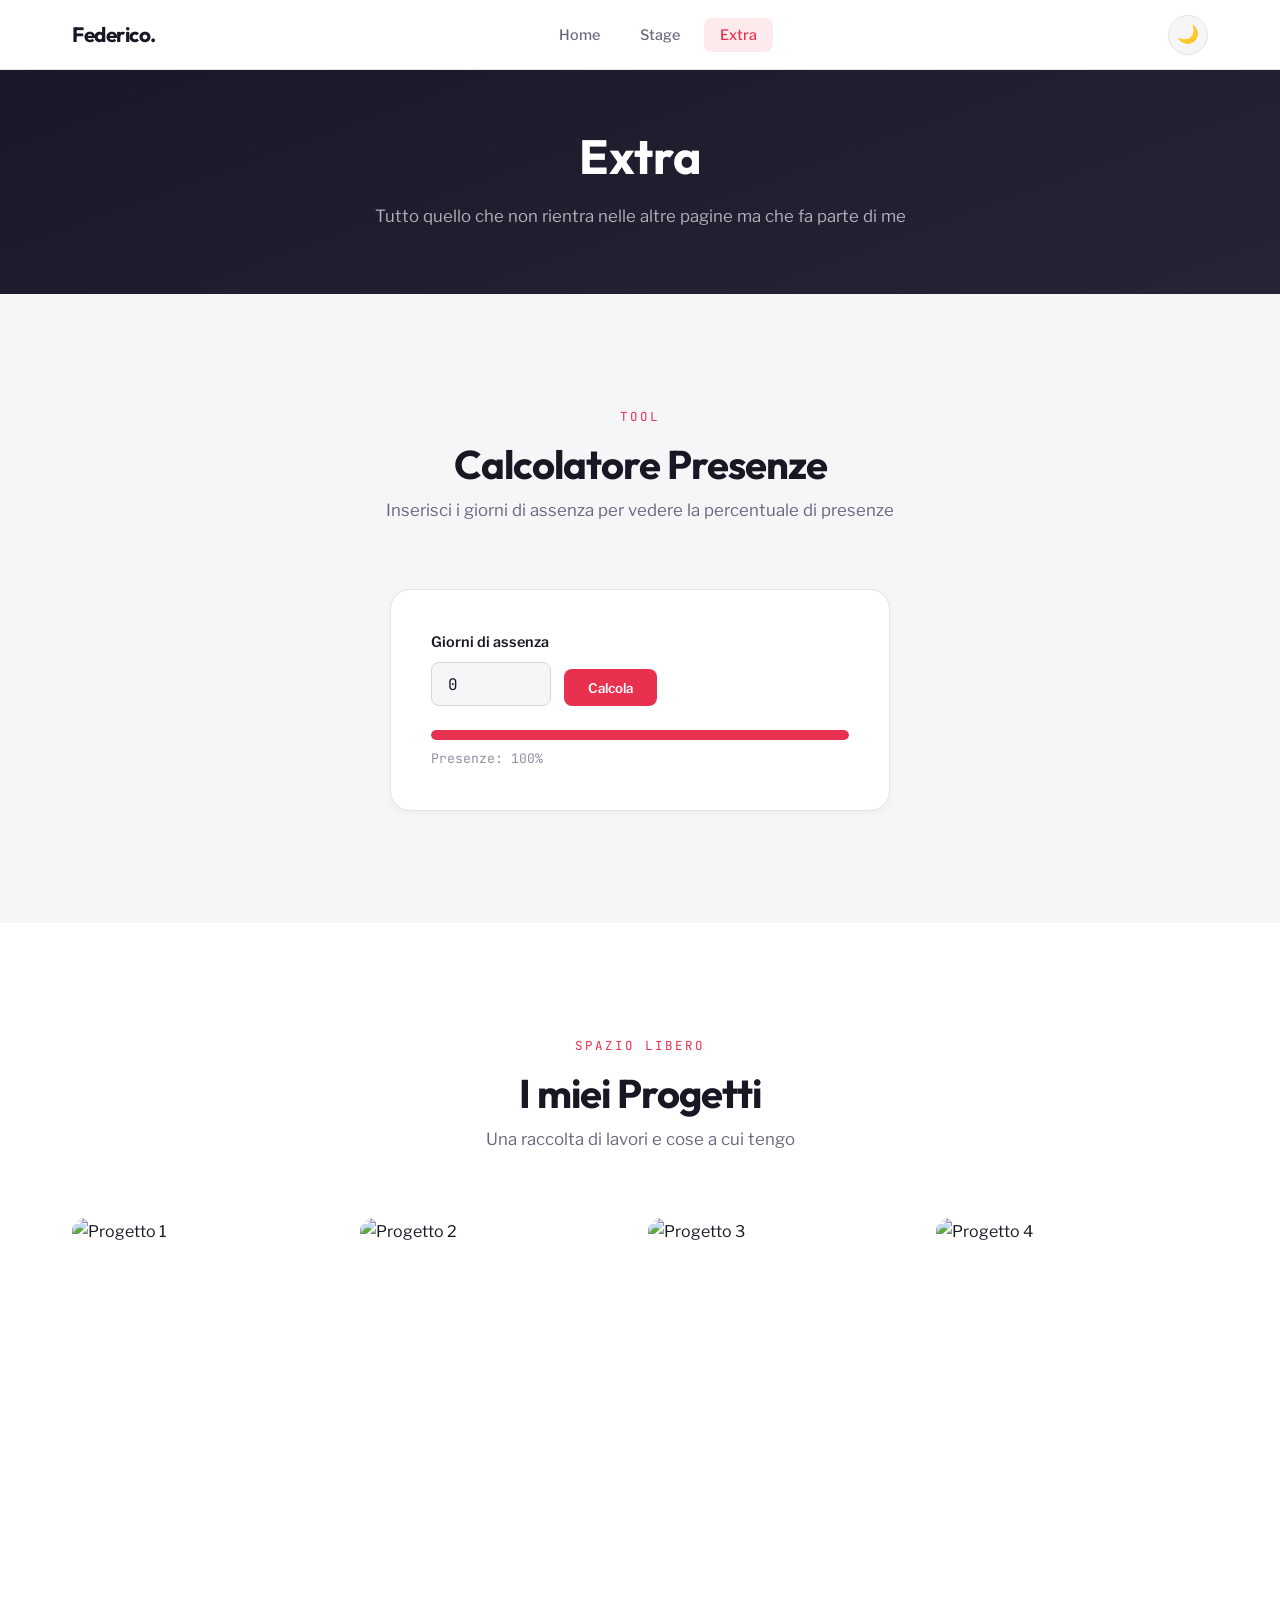
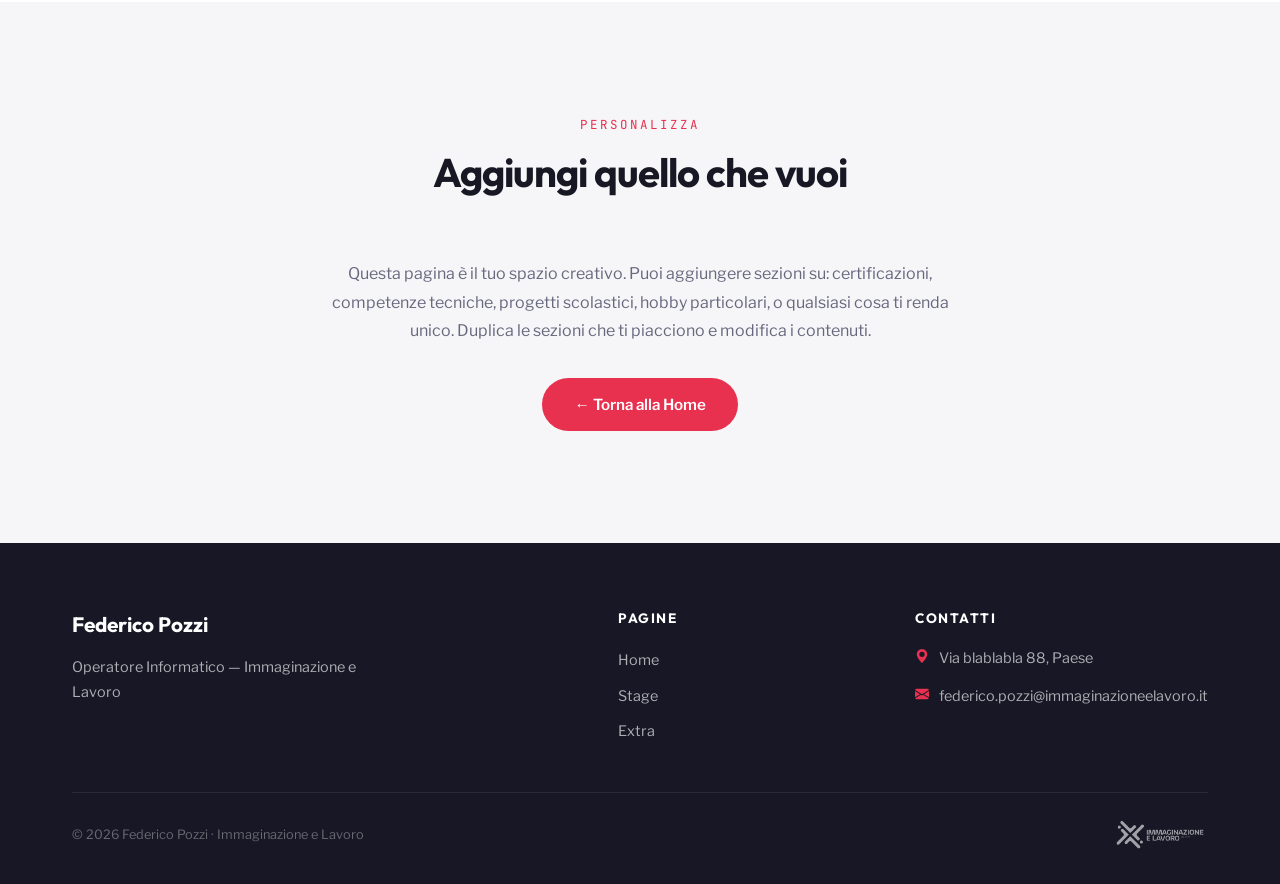
==== extra.html @ fd132253 "Initial commit" ====
<!DOCTYPE html>
<html lang="it" data-theme="default">
<head>
    <meta charset="UTF-8">
    <meta name="viewport" content="width=device-width, initial-scale=1.0">
    <title>Federico Pozzi — Extra</title>

    <link rel="preconnect" href="https://fonts.googleapis.com">
    <link rel="preconnect" href="https://fonts.gstatic.com" crossorigin>
    <link href="https://fonts.googleapis.com/css2?family=Outfit:wght@400;500;600;700&family=Libre+Franklin:wght@400;500;600;700&family=JetBrains+Mono:wght@400;500&display=swap" rel="stylesheet">

    <link rel="stylesheet" href="./style.css">
</head>
<body>

    <!-- ====== NAVBAR ====== -->
    <nav class="site-nav">
        <div class="nav-inner">
            <a href="./index.html" class="nav-brand">Federico.</a>
            <button class="nav-burger" id="navBurger" aria-label="Apri menu">
                <span></span><span></span><span></span>
            </button>
            <ul class="nav-links" id="navLinks">
                <li><a href="./index.html">Home</a></li>
                <li><a href="./stage.html">Stage</a></li>
                <li><a href="#" class="active">Extra</a></li>
            </ul>
            <button class="theme-toggle" id="themeToggle" aria-label="Cambia tema">🌙</button>
        </div>
    </nav>

    <!-- ====== PAGE HERO ====== -->
    <section class="page-hero">
        <div class="hero-pattern"></div>
        <div class="section-container">
            <h1 class="reveal">Extra</h1>
            <p class="hero-sub reveal reveal-delay-1">
                Tutto quello che non rientra nelle altre pagine ma che fa parte di me
            </p>
        </div>
    </section>

    <!-- ====== CALCOLATORE PRESENZE ====== -->
    <section class="section">
        <div class="section-container">
            <div class="section-header center reveal">
                <span class="section-label">Tool</span>
                <h2 class="section-title">Calcolatore Presenze</h2>
                <p class="section-desc">Inserisci i giorni di assenza per vedere la percentuale di presenze</p>
            </div>

            <div class="presenze-card reveal">
                <label for="progresso">Giorni di assenza</label>
                <div class="presenze-input">
                    <input type="number" id="progresso" min="0" value="0" placeholder="0">
                    <button class="btn-calcola" onclick="calcolaPresenze()">Calcola</button>
                </div>
                <div class="progress-wrap">
                    <div class="progress-bar-bg">
                        <div class="progress-bar-fill" id="barraFill"></div>
                    </div>
                    <p class="progress-label" id="percentualeText">Presenze: 100%</p>
                </div>
            </div>
        </div>
    </section>

    <!-- ====== GALLERY / CONTENUTO LIBERO ====== -->
    <!--
        Questa sezione è uno spazio libero. Puoi usarla per:
        - Una gallery di foto dei tuoi progetti
        - Certificazioni ottenute (ECDL, ecc.)
        - Link ai tuoi profili (GitHub, LinkedIn)
        - Qualsiasi cosa ti rappresenti
        
        Di seguito c'è un esempio di gallery. 
        Sostituisci le immagini con le tue.
    -->
    <section class="section section-alt">
        <div class="section-container">
            <div class="section-header center reveal">
                <span class="section-label">Spazio libero</span>
                <h2 class="section-title">I miei Progetti</h2>
                <p class="section-desc">Una raccolta di lavori e cose a cui tengo</p>
            </div>

            <!-- MODIFICA: sostituisci le immagini e i testi -->
            <div class="gallery-grid">
                <div class="gallery-item reveal reveal-delay-1">
                    <img src="https://placehold.co/400x400/1a1a2e/e94560?text=Progetto+1" alt="Progetto 1">
                    <div class="gallery-item-overlay">
                        <span>Progetto 1</span>
                    </div>
                </div>
                <div class="gallery-item reveal reveal-delay-2">
                    <img src="https://placehold.co/400x400/16213e/e94560?text=Progetto+2" alt="Progetto 2">
                    <div class="gallery-item-overlay">
                        <span>Progetto 2</span>
                    </div>
                </div>
                <div class="gallery-item reveal reveal-delay-3">
                    <img src="https://placehold.co/400x400/0f3460/e94560?text=Progetto+3" alt="Progetto 3">
                    <div class="gallery-item-overlay">
                        <span>Progetto 3</span>
                    </div>
                </div>
                <div class="gallery-item reveal reveal-delay-4">
                    <img src="https://placehold.co/400x400/533483/e94560?text=Progetto+4" alt="Progetto 4">
                    <div class="gallery-item-overlay">
                        <span>Progetto 4</span>
                    </div>
                </div>
            </div>
        </div>
    </section>

    <!-- ====== SEZIONE TESTO LIBERO ====== -->
    <section class="section">
        <div class="section-container" style="max-width: 700px;">
            <div class="section-header center reveal">
                <span class="section-label">Personalizza</span>
                <h2 class="section-title">Aggiungi quello che vuoi</h2>
            </div>
            <div class="reveal" style="text-align: center;">
                <p style="color: var(--text-secondary); line-height: 1.8; margin-bottom: 2rem;">
                    Questa pagina è il tuo spazio creativo. Puoi aggiungere sezioni su: 
                    certificazioni, competenze tecniche, progetti scolastici, hobby particolari, 
                    o qualsiasi cosa ti renda unico. Duplica le sezioni che ti piacciono 
                    e modifica i contenuti.
                </p>
                <a href="../index.html" class="btn-primary-custom">← Torna alla Home</a>
            </div>
        </div>
    </section>

    <!-- ====== FOOTER ====== -->
    <footer class="site-footer">
        <div class="section-container">
            <div class="footer-grid">
                <div>
                    <p class="footer-brand">Federico Pozzi</p>
                    <p class="footer-desc">Operatore Informatico — Immaginazione e Lavoro</p>
                </div>
                <div>
                    <p class="footer-heading">Pagine</p>
                    <ul class="footer-links">
                        <li><a href="../index.html">Home</a></li>
                        <li><a href="./stage.html">Stage</a></li>
                        <li><a href="#">Extra</a></li>
                    </ul>
                </div>
                <div>
                    <p class="footer-heading">Contatti</p>
                    <div class="footer-contact-item">
                        <svg xmlns="http://www.w3.org/2000/svg" width="14" height="14" fill="currentColor" viewBox="0 0 16 16"><path d="M8 16s6-5.686 6-10A6 6 0 0 0 2 6c0 4.314 6 10 6 10m0-7a3 3 0 1 1 0-6 3 3 0 0 1 0 6"/></svg>
                        <span>Via blablabla 88, Paese</span>
                    </div>
                    <div class="footer-contact-item">
                        <svg xmlns="http://www.w3.org/2000/svg" width="14" height="14" fill="currentColor" viewBox="0 0 16 16"><path d="M.05 3.555A2 2 0 0 1 2 2h12a2 2 0 0 1 1.95 1.555L8 8.414zM0 4.697v7.104l5.803-3.558zM6.761 8.83l-6.57 4.027A2 2 0 0 0 2 14h12a2 2 0 0 0 1.808-1.144l-6.57-4.027L8 9.586zm3.436-.586L16 11.801V4.697z"/></svg>
                        <span>federico.pozzi@immaginazioneelavoro.it</span>
                    </div>
                </div>
            </div>
            <div class="footer-bottom">
                <span class="footer-copy">© 2026 Federico Pozzi · Immaginazione e Lavoro</span>
                <img src="../img/logo.webp" class="footer-logo" alt="Logo scuola">
            </div>
        </div>
    </footer>

    <script src="./script.js"></script>
</body>
</html>
---- style.css ----
/* ============================================================
   TEMPLATE SITO PERSONALE - QUARTA INFORMATICA
   ============================================================
   
   COME PERSONALIZZARE:
   
   1. SCEGLI UN TEMA
      Cambia data-theme="default" nel tag <html> di ogni pagina.
      Temi disponibili: default, ocean, sunset, forest, lavender, mono
   
   2. DARK MODE
      Il bottone in navbar attiva/disattiva la dark mode.
      Funziona automaticamente con tutti i temi.
   
   3. COLORI CUSTOM
      Se vuoi un colore tutto tuo, modifica le variabili in
      [data-theme="default"] qui sotto.
   
   4. FONT
      Cambia il link Google Fonts nell'HTML e aggiorna
      --font-display e --font-body qui sotto.
   
   5. ANIMAZIONI
      Ogni elemento con classe .reveal si anima allo scroll.
      Aggiungi .reveal-delay-1, .reveal-delay-2, ecc. per ritardi.
   
   ============================================================ */

/* === TEMI PRECONFIGURATI === */
/* Cambia data-theme="" nel tag <html> per switchare tema */

[data-theme="default"] {
    --hue: 240;
    --accent-h: 350;
    --accent-s: 80%;
    --accent-l: 55%;
}

[data-theme="ocean"] {
    --hue: 200;
    --accent-h: 175;
    --accent-s: 70%;
    --accent-l: 45%;
}

[data-theme="sunset"] {
    --hue: 25;
    --accent-h: 15;
    --accent-s: 85%;
    --accent-l: 55%;
}

[data-theme="forest"] {
    --hue: 150;
    --accent-h: 145;
    --accent-s: 55%;
    --accent-l: 40%;
}

[data-theme="lavender"] {
    --hue: 270;
    --accent-h: 280;
    --accent-s: 60%;
    --accent-l: 55%;
}

[data-theme="mono"] {
    --hue: 0;
    --accent-h: 0;
    --accent-s: 0%;
    --accent-l: 25%;
}

/* === SISTEMA COLORI (generato da variabili) === */
:root {
    /* Font */
    --font-display: 'Outfit', sans-serif;
    --font-body: 'Libre Franklin', sans-serif;
    --font-mono: 'JetBrains Mono', monospace;
    
    /* Sizing */
    --radius-sm: 8px;
    --radius-md: 14px;
    --radius-lg: 20px;
    --radius-full: 100px;
    
    /* Transitions */
    --ease-out: cubic-bezier(0.16, 1, 0.3, 1);
    --ease-spring: cubic-bezier(0.34, 1.56, 0.64, 1);
    --duration-fast: 0.2s;
    --duration-normal: 0.4s;
    --duration-slow: 0.7s;
    
    /* Navbar height */
    --nav-height: 70px;
}

/* Light mode (default) */
html:not([data-dark]) {
    --bg-primary: hsl(var(--hue), 15%, 97%);
    --bg-secondary: #ffffff;
    --bg-elevated: #ffffff;
    --bg-hero: hsl(var(--hue), 25%, 12%);
    --bg-hero-2: hsl(var(--hue), 20%, 18%);
    
    --text-primary: hsl(var(--hue), 20%, 12%);
    --text-secondary: hsl(var(--hue), 10%, 45%);
    --text-tertiary: hsl(var(--hue), 8%, 60%);
    --text-on-dark: #ffffff;
    --text-on-dark-muted: rgba(255,255,255,0.65);
    
    --border-light: hsl(var(--hue), 10%, 90%);
    --border-medium: hsl(var(--hue), 10%, 85%);
    
    --shadow-sm: 0 2px 8px rgba(0,0,0,0.04);
    --shadow-md: 0 8px 30px rgba(0,0,0,0.06);
    --shadow-lg: 0 20px 60px rgba(0,0,0,0.08);
    --shadow-accent: 0 8px 30px hsla(var(--accent-h), var(--accent-s), var(--accent-l), 0.25);
}

/* Dark mode */
html[data-dark] {
    --bg-primary: hsl(var(--hue), 15%, 8%);
    --bg-secondary: hsl(var(--hue), 12%, 12%);
    --bg-elevated: hsl(var(--hue), 12%, 15%);
    --bg-hero: hsl(var(--hue), 20%, 5%);
    --bg-hero-2: hsl(var(--hue), 15%, 10%);
    
    --text-primary: hsl(var(--hue), 10%, 92%);
    --text-secondary: hsl(var(--hue), 8%, 60%);
    --text-tertiary: hsl(var(--hue), 6%, 45%);
    --text-on-dark: #ffffff;
    --text-on-dark-muted: rgba(255,255,255,0.55);
    
    --border-light: hsl(var(--hue), 10%, 18%);
    --border-medium: hsl(var(--hue), 10%, 22%);
    
    --shadow-sm: 0 2px 8px rgba(0,0,0,0.2);
    --shadow-md: 0 8px 30px rgba(0,0,0,0.3);
    --shadow-lg: 0 20px 60px rgba(0,0,0,0.4);
    --shadow-accent: 0 8px 30px hsla(var(--accent-h), var(--accent-s), var(--accent-l), 0.2);
}

/* Accent color (uguale in light e dark) */
html {
    --accent: hsl(var(--accent-h), var(--accent-s), var(--accent-l));
    --accent-hover: hsl(var(--accent-h), var(--accent-s), calc(var(--accent-l) - 8%));
    --accent-soft: hsla(var(--accent-h), var(--accent-s), var(--accent-l), 0.1);
    --accent-medium: hsla(var(--accent-h), var(--accent-s), var(--accent-l), 0.2);
}

/* === RESET & BASE === */
*, *::before, *::after {
    margin: 0;
    padding: 0;
    box-sizing: border-box;
}

html {
    scroll-behavior: smooth;
}

body {
    font-family: var(--font-body);
    color: var(--text-primary);
    background-color: var(--bg-primary);
    line-height: 1.7;
    transition: background-color var(--duration-normal) var(--ease-out),
                color var(--duration-normal) var(--ease-out);
    -webkit-font-smoothing: antialiased;
}

h1, h2, h3, h4, h5, h6 {
    font-family: var(--font-display);
    font-weight: 700;
    color: var(--text-primary);
    line-height: 1.2;
}

a {
    color: var(--accent);
    text-decoration: none;
    transition: color var(--duration-fast);
}

a:hover {
    color: var(--accent-hover);
}

img {
    max-width: 100%;
    display: block;
}

/* === NAVBAR === */
.site-nav {
    position: fixed;
    top: 0;
    left: 0;
    right: 0;
    height: var(--nav-height);
    background: var(--bg-secondary);
    border-bottom: 1px solid var(--border-light);
    z-index: 1000;
    display: flex;
    align-items: center;
    transition: background var(--duration-normal) var(--ease-out),
                border-color var(--duration-normal) var(--ease-out),
                box-shadow var(--duration-normal) var(--ease-out);
}

.site-nav.scrolled {
    box-shadow: var(--shadow-sm);
}

.nav-inner {
    width: 100%;
    max-width: 1200px;
    margin: 0 auto;
    padding: 0 2rem;
    display: flex;
    align-items: center;
    justify-content: space-between;
}

.nav-brand {
    font-family: var(--font-display);
    font-weight: 700;
    font-size: 1.3rem;
    color: var(--text-primary);
    text-decoration: none;
    letter-spacing: -0.5px;
}

.nav-links {
    display: flex;
    align-items: center;
    gap: 0.5rem;
    list-style: none;
}

.nav-links a {
    font-family: var(--font-body);
    font-weight: 500;
    font-size: 0.9rem;
    color: var(--text-secondary);
    padding: 0.5rem 1rem;
    border-radius: var(--radius-sm);
    text-decoration: none;
    transition: all var(--duration-fast);
}

.nav-links a:hover,
.nav-links a.active {
    color: var(--accent);
    background: var(--accent-soft);
}

/* Dark mode toggle */
.theme-toggle {
    width: 40px;
    height: 40px;
    border-radius: 50%;
    border: 1px solid var(--border-light);
    background: var(--bg-primary);
    cursor: pointer;
    display: flex;
    align-items: center;
    justify-content: center;
    font-size: 1.1rem;
    transition: all var(--duration-fast);
    margin-left: 0.5rem;
    color: var(--text-secondary);
}

.theme-toggle:hover {
    border-color: var(--accent);
    color: var(--accent);
    transform: rotate(20deg);
}

/* Mobile nav */
.nav-burger {
    display: none;
    flex-direction: column;
    gap: 5px;
    cursor: pointer;
    background: none;
    border: none;
    padding: 5px;
}

.nav-burger span {
    width: 22px;
    height: 2px;
    background: var(--text-primary);
    border-radius: 2px;
    transition: all var(--duration-fast);
}

/* === HERO === */
.hero {
    min-height: 100vh;
    display: flex;
    align-items: center;
    justify-content: center;
    text-align: center;
    background: linear-gradient(160deg, var(--bg-hero) 0%, var(--bg-hero-2) 100%);
    position: relative;
    overflow: hidden;
    padding-top: var(--nav-height);
}

/* Pattern decorativo sullo sfondo dell'hero */
.hero-pattern {
    position: absolute;
    inset: 0;
    opacity: 0.04;
    background-image: 
        radial-gradient(circle at 20% 50%, var(--accent) 1px, transparent 1px),
        radial-gradient(circle at 80% 20%, var(--accent) 1px, transparent 1px),
        radial-gradient(circle at 60% 80%, var(--accent) 1px, transparent 1px);
    background-size: 80px 80px, 60px 60px, 100px 100px;
}

/* Cerchi decorativi */
.hero-blob {
    position: absolute;
    border-radius: 50%;
    filter: blur(80px);
    opacity: 0.15;
}

.hero-blob-1 {
    width: 500px;
    height: 500px;
    background: var(--accent);
    top: -15%;
    right: -10%;
}

.hero-blob-2 {
    width: 350px;
    height: 350px;
    background: hsl(var(--hue), 50%, 50%);
    bottom: -10%;
    left: -5%;
}

.hero-content {
    position: relative;
    z-index: 1;
    padding: 2rem;
}

.hero-label {
    display: inline-block;
    font-family: var(--font-mono);
    font-size: 0.8rem;
    letter-spacing: 2px;
    text-transform: uppercase;
    color: var(--accent);
    background: var(--accent-soft);
    padding: 0.4rem 1.2rem;
    border-radius: var(--radius-full);
    margin-bottom: 1.5rem;
}

.hero h1 {
    font-size: clamp(2.5rem, 6vw, 4.5rem);
    color: var(--text-on-dark);
    letter-spacing: -2px;
    margin-bottom: 0.8rem;
}

.hero .hero-sub {
    font-size: clamp(1rem, 2vw, 1.3rem);
    color: var(--text-on-dark-muted);
    font-weight: 400;
    max-width: 500px;
    margin: 0 auto;
}

.hero-cta {
    margin-top: 2.5rem;
    display: flex;
    gap: 1rem;
    justify-content: center;
    flex-wrap: wrap;
}

/* === BOTTONI === */
.btn-primary-custom {
    display: inline-flex;
    align-items: center;
    gap: 0.5rem;
    padding: 0.85rem 2rem;
    background: var(--accent);
    color: #fff;
    border: none;
    border-radius: var(--radius-full);
    font-family: var(--font-body);
    font-weight: 600;
    font-size: 0.95rem;
    cursor: pointer;
    text-decoration: none;
    transition: all var(--duration-fast) var(--ease-out);
}

.btn-primary-custom:hover {
    background: var(--accent-hover);
    color: #fff;
    transform: translateY(-2px);
    box-shadow: var(--shadow-accent);
}

.btn-outline-custom {
    display: inline-flex;
    align-items: center;
    gap: 0.5rem;
    padding: 0.85rem 2rem;
    background: transparent;
    color: var(--text-on-dark);
    border: 1px solid rgba(255,255,255,0.25);
    border-radius: var(--radius-full);
    font-family: var(--font-body);
    font-weight: 600;
    font-size: 0.95rem;
    cursor: pointer;
    text-decoration: none;
    transition: all var(--duration-fast) var(--ease-out);
}

.btn-outline-custom:hover {
    background: rgba(255,255,255,0.1);
    color: #fff;
    border-color: rgba(255,255,255,0.5);
}

/* Variante per sfondi chiari */
.btn-outline-light {
    color: var(--text-primary);
    border-color: var(--border-medium);
}

.btn-outline-light:hover {
    color: var(--accent);
    border-color: var(--accent);
    background: var(--accent-soft);
}

/* === SEZIONI === */
.section {
    padding: 7rem 0;
}

.section-alt {
    background: var(--bg-secondary);
}

.section-container {
    max-width: 1200px;
    margin: 0 auto;
    padding: 0 2rem;
}

.section-header {
    margin-bottom: 4rem;
}

.section-label {
    font-family: var(--font-mono);
    font-size: 0.78rem;
    text-transform: uppercase;
    letter-spacing: 3px;
    color: var(--accent);
    margin-bottom: 0.8rem;
    display: block;
}

.section-title {
    font-size: clamp(1.8rem, 3.5vw, 2.5rem);
    letter-spacing: -1px;
    margin-bottom: 0.5rem;
}

.section-desc {
    font-size: 1.05rem;
    color: var(--text-secondary);
    max-width: 550px;
}

/* Centrato */
.section-header.center {
    text-align: center;
}

.section-header.center .section-desc {
    margin: 0 auto;
}

/* === BIO === */
.bio-grid {
    display: grid;
    grid-template-columns: 1fr 1fr;
    gap: 5rem;
    align-items: center;
}

.bio-image {
    position: relative;
}

.bio-image-frame {
    width: 100%;
    aspect-ratio: 4/5;
    border-radius: var(--radius-lg);
    overflow: hidden;
    box-shadow: var(--shadow-lg);
    position: relative;
}

.bio-image-frame img {
    width: 100%;
    height: 100%;
    object-fit: cover;
}

/* Decorazione immagine - quadrato accent */
.bio-image::after {
    content: '';
    position: absolute;
    width: 100px;
    height: 100px;
    border: 3px solid var(--accent);
    border-radius: var(--radius-md);
    bottom: -20px;
    right: -20px;
    z-index: -1;
    opacity: 0.5;
}

.bio-text-area p {
    font-size: 1.05rem;
    color: var(--text-secondary);
    margin-bottom: 1.5rem;
    line-height: 1.8;
}

/* Info pills nella bio */
.bio-pills {
    display: flex;
    flex-wrap: wrap;
    gap: 0.6rem;
    margin-top: 1.5rem;
}

.bio-pill {
    display: inline-flex;
    align-items: center;
    gap: 0.4rem;
    padding: 0.4rem 1rem;
    background: var(--accent-soft);
    color: var(--accent);
    border-radius: var(--radius-full);
    font-size: 0.85rem;
    font-weight: 600;
}

/* === PASSIONI (Grid) === */
.passions-grid {
    display: grid;
    grid-template-columns: repeat(auto-fit, minmax(300px, 1fr));
    gap: 2rem;
}

.passion-card {
    background: var(--bg-elevated);
    border: 1px solid var(--border-light);
    border-radius: var(--radius-md);
    overflow: hidden;
    transition: transform var(--duration-normal) var(--ease-spring),
                box-shadow var(--duration-normal) var(--ease-out);
}

.passion-card:hover {
    transform: translateY(-8px);
    box-shadow: var(--shadow-md);
}

.passion-card-img {
    height: 220px;
    overflow: hidden;
}

.passion-card-img img {
    width: 100%;
    height: 100%;
    object-fit: cover;
    transition: transform var(--duration-slow) var(--ease-out);
}

.passion-card:hover .passion-card-img img {
    transform: scale(1.05);
}

.passion-card-body {
    padding: 1.5rem;
}

.passion-card-tag {
    font-family: var(--font-mono);
    font-size: 0.72rem;
    text-transform: uppercase;
    letter-spacing: 1.5px;
    color: var(--accent);
    margin-bottom: 0.6rem;
    display: block;
}

.passion-card-body h3 {
    font-size: 1.2rem;
    margin-bottom: 0.5rem;
}

.passion-card-body p {
    font-size: 0.92rem;
    color: var(--text-secondary);
}

/* === CV === */
.cv-paper {
    background: var(--bg-elevated);
    border: 1px solid var(--border-light);
    border-radius: var(--radius-lg);
    padding: clamp(2rem, 4vw, 3.5rem);
    max-width: 850px;
    margin: 0 auto;
    box-shadow: var(--shadow-md);
    transition: background var(--duration-normal), border-color var(--duration-normal);
}

.cv-header {
    display: flex;
    justify-content: space-between;
    align-items: flex-start;
    flex-wrap: wrap;
    gap: 1rem;
    margin-bottom: 2rem;
    padding-bottom: 2rem;
    border-bottom: 2px solid var(--border-light);
}

.cv-name {
    font-size: 2rem;
    letter-spacing: -1px;
}

.cv-role {
    color: var(--accent);
    font-weight: 500;
    font-size: 1.1rem;
}

.cv-contact-mini {
    display: flex;
    flex-direction: column;
    gap: 0.3rem;
    font-size: 0.85rem;
    color: var(--text-secondary);
    text-align: right;
}

.cv-section-title {
    font-family: var(--font-mono);
    font-size: 0.75rem;
    text-transform: uppercase;
    letter-spacing: 3px;
    color: var(--accent);
    margin-top: 2rem;
    margin-bottom: 1.2rem;
    display: flex;
    align-items: center;
    gap: 1rem;
}

.cv-section-title::after {
    content: '';
    flex: 1;
    height: 1px;
    background: var(--border-light);
}

.cv-entry {
    margin-bottom: 1.8rem;
    padding-left: 1rem;
    border-left: 2px solid var(--border-light);
    transition: border-color var(--duration-fast);
}

.cv-entry:hover {
    border-left-color: var(--accent);
}

.cv-entry-title {
    font-weight: 700;
    font-size: 1rem;
    color: var(--text-primary);
}

.cv-entry-place {
    color: var(--text-secondary);
    font-size: 0.95rem;
}

.cv-entry-date {
    font-family: var(--font-mono);
    font-size: 0.8rem;
    color: var(--accent);
    margin-top: 0.2rem;
    display: block;
}

.cv-entry-desc {
    color: var(--text-secondary);
    font-size: 0.92rem;
    margin-top: 0.3rem;
}

/* Lingue con barre */
.cv-lang {
    display: flex;
    align-items: center;
    justify-content: space-between;
    padding: 0.7rem 0;
    border-bottom: 1px solid var(--border-light);
}

.cv-lang:last-child {
    border-bottom: none;
}

.cv-lang-name {
    font-weight: 600;
    font-size: 0.95rem;
}

.cv-lang-level {
    display: flex;
    align-items: center;
    gap: 0.6rem;
}

.cv-lang-bar {
    width: 80px;
    height: 4px;
    background: var(--border-light);
    border-radius: 4px;
    overflow: hidden;
}

.cv-lang-bar-fill {
    height: 100%;
    background: var(--accent);
    border-radius: 4px;
    transition: width var(--duration-slow) var(--ease-out);
}

.cv-lang-label {
    font-size: 0.82rem;
    color: var(--text-tertiary);
    min-width: 80px;
    text-align: right;
}

/* === PAGINA STAGE === */
.page-hero {
    padding: 8rem 0 4rem;
    background: linear-gradient(160deg, var(--bg-hero) 0%, var(--bg-hero-2) 100%);
    text-align: center;
    position: relative;
    overflow: hidden;
}

.page-hero .hero-pattern {
    position: absolute;
    inset: 0;
    opacity: 0.03;
    background-image: 
        radial-gradient(circle at 20% 50%, var(--accent) 1px, transparent 1px);
    background-size: 60px 60px;
}

.page-hero h1 {
    font-size: clamp(2rem, 4vw, 3rem);
    color: var(--text-on-dark);
    position: relative;
}

.page-hero .hero-sub {
    color: var(--text-on-dark-muted);
    font-size: 1.05rem;
    max-width: 600px;
    margin: 1rem auto 0;
    position: relative;
}

/* Stage cards (alternativa all'accordion) */
.stage-card {
    background: var(--bg-elevated);
    border: 1px solid var(--border-light);
    border-radius: var(--radius-lg);
    overflow: hidden;
    margin-bottom: 2rem;
    transition: box-shadow var(--duration-normal);
}

.stage-card:hover {
    box-shadow: var(--shadow-md);
}

.stage-card-header {
    padding: 1.5rem 2rem;
    border-bottom: 1px solid var(--border-light);
    display: flex;
    align-items: center;
    justify-content: space-between;
    cursor: pointer;
    transition: background var(--duration-fast);
}

.stage-card-header:hover {
    background: var(--accent-soft);
}

.stage-card-header h3 {
    font-size: 1.2rem;
    margin: 0;
}

.stage-card-header .stage-date {
    font-family: var(--font-mono);
    font-size: 0.8rem;
    color: var(--accent);
}

.stage-card-toggle {
    width: 32px;
    height: 32px;
    border-radius: 50%;
    background: var(--accent-soft);
    display: flex;
    align-items: center;
    justify-content: center;
    transition: transform var(--duration-fast);
    color: var(--accent);
    font-size: 1.2rem;
}

.stage-card.open .stage-card-toggle {
    transform: rotate(45deg);
}

.stage-card-body {
    padding: 0 2rem;
    max-height: 0;
    overflow: hidden;
    transition: max-height var(--duration-slow) var(--ease-out),
                padding var(--duration-normal);
}

.stage-card.open .stage-card-body {
    padding: 2rem;
    max-height: 800px;
}

.stage-grid {
    display: grid;
    grid-template-columns: 2fr 3fr;
    gap: 2rem;
    align-items: start;
}

.stage-map-frame {
    border-radius: var(--radius-md);
    overflow: hidden;
    aspect-ratio: 4/3;
}

.stage-map-frame iframe {
    width: 100%;
    height: 100%;
    border: none;
}

.stage-relazione {
    font-size: 0.95rem;
    color: var(--text-secondary);
    line-height: 1.8;
}

.stage-relazione h4 {
    font-size: 1rem;
    margin-bottom: 0.5rem;
}

/* === EXTRA PAGE === */
.presenze-card {
    background: var(--bg-elevated);
    border: 1px solid var(--border-light);
    border-radius: var(--radius-lg);
    padding: 2.5rem;
    box-shadow: var(--shadow-sm);
    max-width: 500px;
    margin: 0 auto;
}

.presenze-card label {
    font-weight: 600;
    color: var(--text-primary);
    display: block;
    margin-bottom: 0.5rem;
    font-size: 0.9rem;
}

.presenze-input {
    display: flex;
    gap: 0.8rem;
    align-items: flex-end;
}

.presenze-card input[type="number"] {
    width: 120px;
    padding: 0.65rem 1rem;
    border: 1px solid var(--border-medium);
    border-radius: var(--radius-sm);
    font-family: var(--font-mono);
    font-size: 1rem;
    background: var(--bg-primary);
    color: var(--text-primary);
    transition: border-color var(--duration-fast);
}

.presenze-card input[type="number"]:focus {
    outline: none;
    border-color: var(--accent);
    box-shadow: 0 0 0 3px var(--accent-soft);
}

.btn-calcola {
    padding: 0.65rem 1.5rem;
    background: var(--accent);
    color: #fff;
    border: none;
    border-radius: var(--radius-sm);
    font-family: var(--font-body);
    font-weight: 600;
    cursor: pointer;
    transition: background var(--duration-fast);
}

.btn-calcola:hover {
    background: var(--accent-hover);
}

.progress-wrap {
    margin-top: 1.5rem;
}

.progress-bar-bg {
    height: 10px;
    background: var(--border-light);
    border-radius: var(--radius-full);
    overflow: hidden;
}

.progress-bar-fill {
    height: 100%;
    background: var(--accent);
    border-radius: var(--radius-full);
    transition: width var(--duration-slow) var(--ease-out);
    width: 100%;
}

.progress-label {
    font-family: var(--font-mono);
    font-size: 0.82rem;
    color: var(--text-tertiary);
    margin-top: 0.5rem;
}

/* Sezione gallery / contenuto libero */
.gallery-grid {
    display: grid;
    grid-template-columns: repeat(auto-fill, minmax(250px, 1fr));
    gap: 1rem;
}

.gallery-item {
    aspect-ratio: 1;
    border-radius: var(--radius-md);
    overflow: hidden;
    cursor: pointer;
    position: relative;
}

.gallery-item img {
    width: 100%;
    height: 100%;
    object-fit: cover;
    transition: transform var(--duration-slow) var(--ease-out);
}

.gallery-item:hover img {
    transform: scale(1.08);
}

.gallery-item-overlay {
    position: absolute;
    inset: 0;
    background: linear-gradient(transparent 50%, rgba(0,0,0,0.6));
    opacity: 0;
    transition: opacity var(--duration-fast);
    display: flex;
    align-items: flex-end;
    padding: 1rem;
}

.gallery-item:hover .gallery-item-overlay {
    opacity: 1;
}

.gallery-item-overlay span {
    color: #fff;
    font-weight: 600;
    font-size: 0.9rem;
}

/* === FOOTER === */
.site-footer {
    background: var(--bg-hero);
    color: var(--text-on-dark-muted);
    padding: 4rem 0 2rem;
}

.footer-grid {
    display: grid;
    grid-template-columns: 2fr 1fr 1fr;
    gap: 3rem;
    margin-bottom: 3rem;
}

.footer-brand {
    font-family: var(--font-display);
    font-size: 1.3rem;
    font-weight: 700;
    color: var(--text-on-dark);
    margin-bottom: 0.8rem;
}

.footer-desc {
    font-size: 0.9rem;
    line-height: 1.7;
    max-width: 300px;
}

.footer-heading {
    font-family: var(--font-display);
    font-size: 0.85rem;
    font-weight: 700;
    text-transform: uppercase;
    letter-spacing: 1.5px;
    color: var(--text-on-dark);
    margin-bottom: 1rem;
}

.footer-links {
    list-style: none;
    display: flex;
    flex-direction: column;
    gap: 0.5rem;
}

.footer-links a {
    color: var(--text-on-dark-muted);
    font-size: 0.9rem;
    transition: color var(--duration-fast);
}

.footer-links a:hover {
    color: var(--accent);
}

.footer-contact-item {
    display: flex;
    align-items: flex-start;
    gap: 0.6rem;
    margin-bottom: 0.8rem;
    font-size: 0.9rem;
}

.footer-contact-item svg {
    flex-shrink: 0;
    margin-top: 3px;
    color: var(--accent);
}

.footer-bottom {
    border-top: 1px solid rgba(255,255,255,0.08);
    padding-top: 1.5rem;
    display: flex;
    justify-content: space-between;
    align-items: center;
    flex-wrap: wrap;
    gap: 1rem;
}

.footer-copy {
    font-size: 0.8rem;
    color: rgba(255,255,255,0.35);
}

.footer-logo {
    height: 35px;
    opacity: 0.6;
}

/* === ANIMAZIONI SCROLL === */
.reveal {
    opacity: 0;
    transform: translateY(40px);
    transition: opacity var(--duration-slow) var(--ease-out),
                transform var(--duration-slow) var(--ease-out);
}

.reveal.visible {
    opacity: 1;
    transform: translateY(0);
}

.reveal-delay-1 { transition-delay: 0.1s; }
.reveal-delay-2 { transition-delay: 0.2s; }
.reveal-delay-3 { transition-delay: 0.3s; }
.reveal-delay-4 { transition-delay: 0.4s; }

/* Reveal da sinistra/destra */
.reveal-left {
    opacity: 0;
    transform: translateX(-40px);
    transition: opacity var(--duration-slow) var(--ease-out),
                transform var(--duration-slow) var(--ease-out);
}

.reveal-right {
    opacity: 0;
    transform: translateX(40px);
    transition: opacity var(--duration-slow) var(--ease-out),
                transform var(--duration-slow) var(--ease-out);
}

.reveal-left.visible,
.reveal-right.visible {
    opacity: 1;
    transform: translateX(0);
}

/* === RESPONSIVE === */
@media (max-width: 900px) {
    .bio-grid {
        grid-template-columns: 1fr;
        gap: 3rem;
    }
    
    .bio-image {
        max-width: 350px;
        margin: 0 auto;
    }

    .stage-grid {
        grid-template-columns: 1fr;
    }
    
    .footer-grid {
        grid-template-columns: 1fr;
        gap: 2rem;
    }
    
    .cv-header {
        flex-direction: column;
    }
    
    .cv-contact-mini {
        text-align: left;
    }
}

@media (max-width: 700px) {
    .nav-links {
        display: none;
        position: absolute;
        top: var(--nav-height);
        left: 0;
        right: 0;
        background: var(--bg-secondary);
        border-bottom: 1px solid var(--border-light);
        flex-direction: column;
        padding: 1rem 2rem;
    }
    
    .nav-links.open {
        display: flex;
    }
    
    .nav-burger {
        display: flex;
    }
    
    .theme-toggle {
        margin-left: auto;
        margin-right: 1rem;
    }
    
    .hero h1 {
        font-size: 2.2rem;
    }
    
    .passions-grid {
        grid-template-columns: 1fr;
    }
    
    .hero-cta {
        flex-direction: column;
        align-items: center;
    }
    
    .section {
        padding: 4rem 0;
    }
    
    .gallery-grid {
        grid-template-columns: repeat(2, 1fr);
    }
}
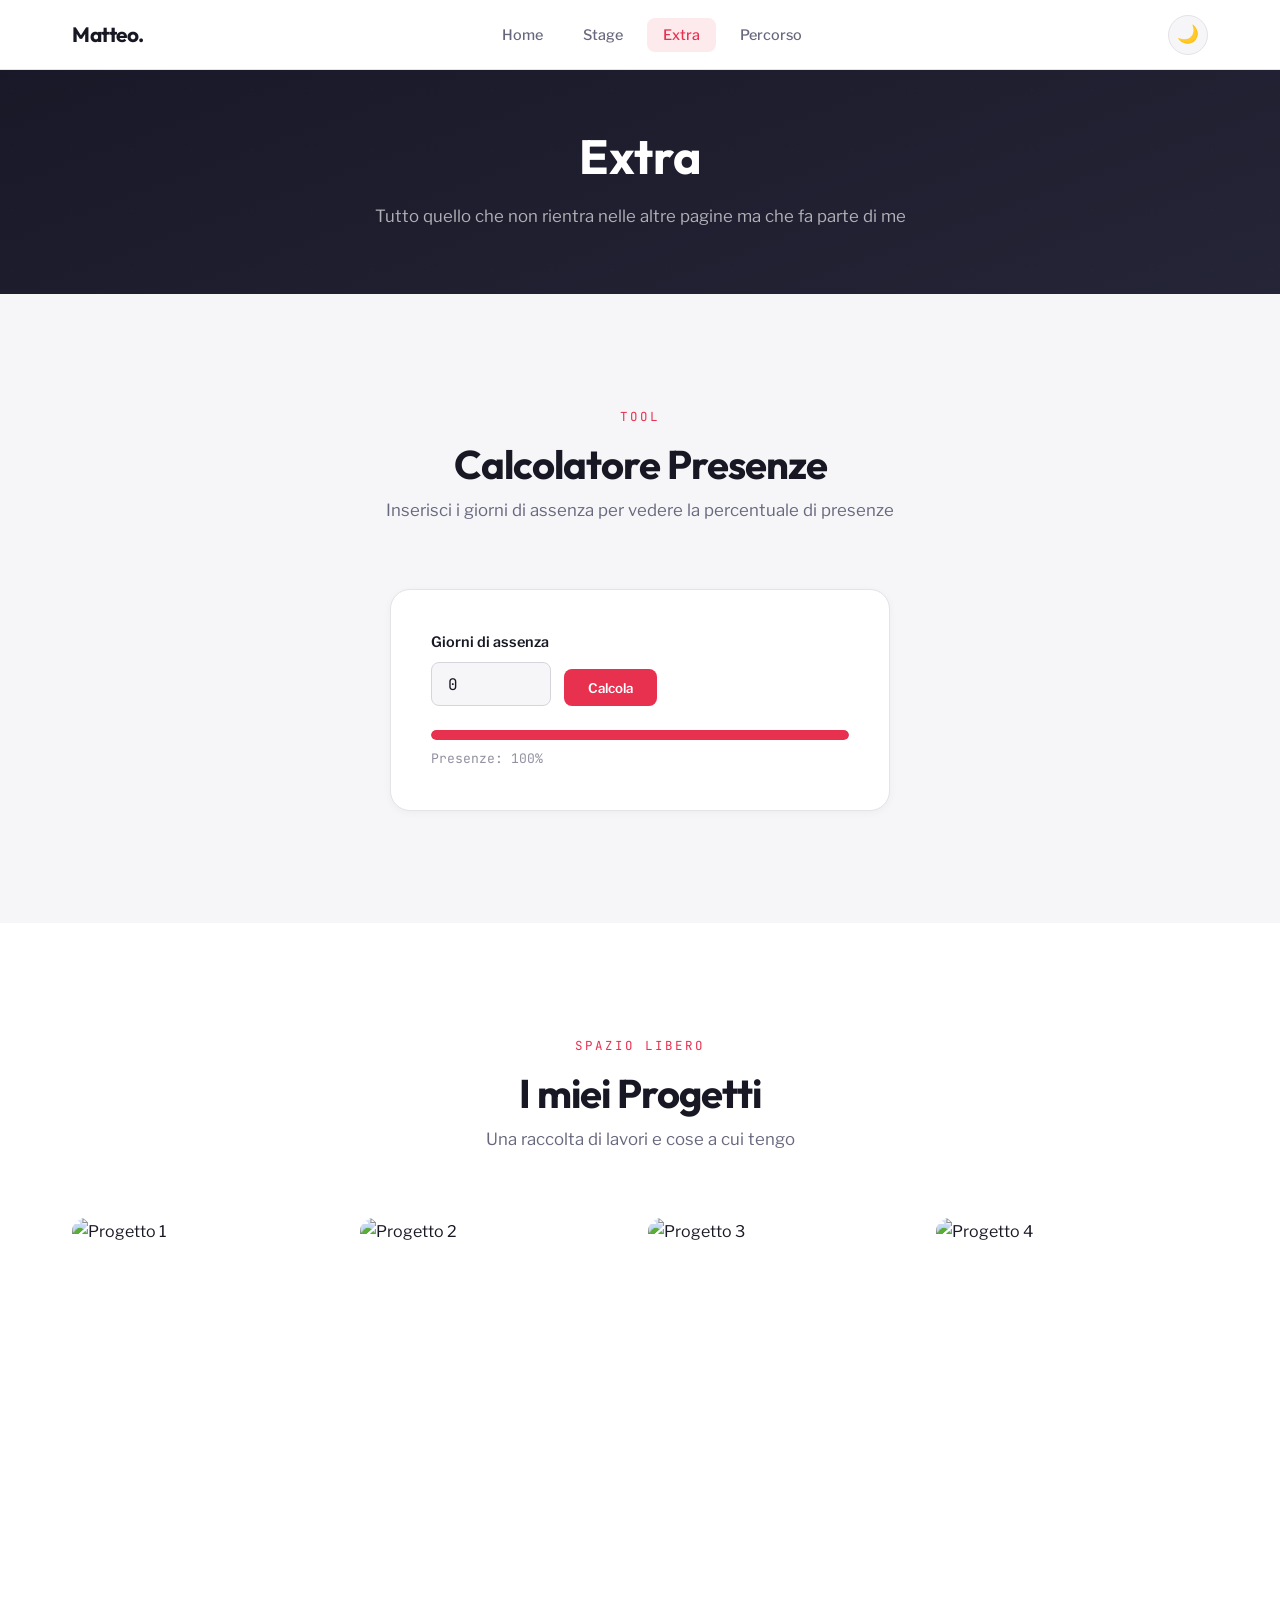
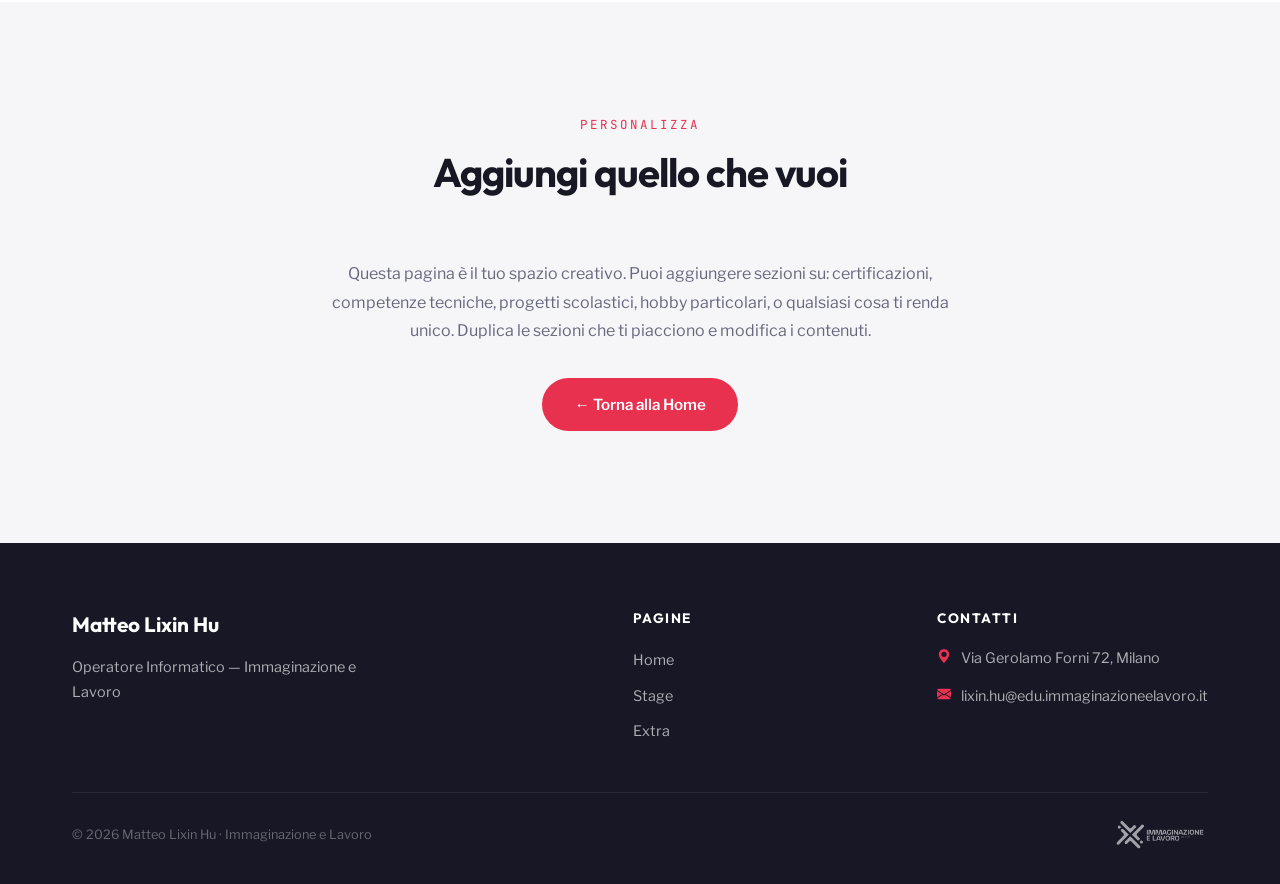
==== commit 89a142d1: "iceman" ====
--- a/extra.html
+++ b/extra.html
@@ -3,7 +3,7 @@
 <head>
     <meta charset="UTF-8">
     <meta name="viewport" content="width=device-width, initial-scale=1.0">
-    <title>Federico Pozzi — Extra</title>
+    <title>Matteo Lixin Hu — Extra</title>
 
     <link rel="preconnect" href="https://fonts.googleapis.com">
     <link rel="preconnect" href="https://fonts.gstatic.com" crossorigin>
@@ -16,7 +16,7 @@
     <!-- ====== NAVBAR ====== -->
     <nav class="site-nav">
         <div class="nav-inner">
-            <a href="./index.html" class="nav-brand">Federico.</a>
+            <a href="./index.html" class="nav-brand">Matteo.</a>
             <button class="nav-burger" id="navBurger" aria-label="Apri menu">
                 <span></span><span></span><span></span>
             </button>
@@ -24,6 +24,7 @@
                 <li><a href="./index.html">Home</a></li>
                 <li><a href="./stage.html">Stage</a></li>
                 <li><a href="#" class="active">Extra</a></li>
+                <li><a href="./percorso.html">Percorso</a></li>
             </ul>
             <button class="theme-toggle" id="themeToggle" aria-label="Cambia tema">🌙</button>
         </div>
@@ -138,7 +139,7 @@
         <div class="section-container">
             <div class="footer-grid">
                 <div>
-                    <p class="footer-brand">Federico Pozzi</p>
+                    <p class="footer-brand">Matteo Lixin Hu</p>
                     <p class="footer-desc">Operatore Informatico — Immaginazione e Lavoro</p>
                 </div>
                 <div>
@@ -153,17 +154,17 @@
                     <p class="footer-heading">Contatti</p>
                     <div class="footer-contact-item">
                         <svg xmlns="http://www.w3.org/2000/svg" width="14" height="14" fill="currentColor" viewBox="0 0 16 16"><path d="M8 16s6-5.686 6-10A6 6 0 0 0 2 6c0 4.314 6 10 6 10m0-7a3 3 0 1 1 0-6 3 3 0 0 1 0 6"/></svg>
-                        <span>Via blablabla 88, Paese</span>
+                        <span>Via Gerolamo Forni 72, Milano</span>
                     </div>
                     <div class="footer-contact-item">
                         <svg xmlns="http://www.w3.org/2000/svg" width="14" height="14" fill="currentColor" viewBox="0 0 16 16"><path d="M.05 3.555A2 2 0 0 1 2 2h12a2 2 0 0 1 1.95 1.555L8 8.414zM0 4.697v7.104l5.803-3.558zM6.761 8.83l-6.57 4.027A2 2 0 0 0 2 14h12a2 2 0 0 0 1.808-1.144l-6.57-4.027L8 9.586zm3.436-.586L16 11.801V4.697z"/></svg>
-                        <span>federico.pozzi@immaginazioneelavoro.it</span>
+                        <span>lixin.hu@edu.immaginazioneelavoro.it</span>
                     </div>
                 </div>
             </div>
             <div class="footer-bottom">
-                <span class="footer-copy">© 2026 Federico Pozzi · Immaginazione e Lavoro</span>
-                <img src="../img/logo.webp" class="footer-logo" alt="Logo scuola">
+                <span class="footer-copy">© 2026 Matteo Lixin Hu · Immaginazione e Lavoro</span>
+                <img src="./img/logo.webp" class="footer-logo" alt="Logo scuola">
             </div>
         </div>
     </footer>
--- a/style.css
+++ b/style.css
@@ -897,6 +897,7 @@
     font-size: 0.95rem;
     color: var(--text-secondary);
     line-height: 1.8;
+
 }
 
 .stage-relazione h4 {
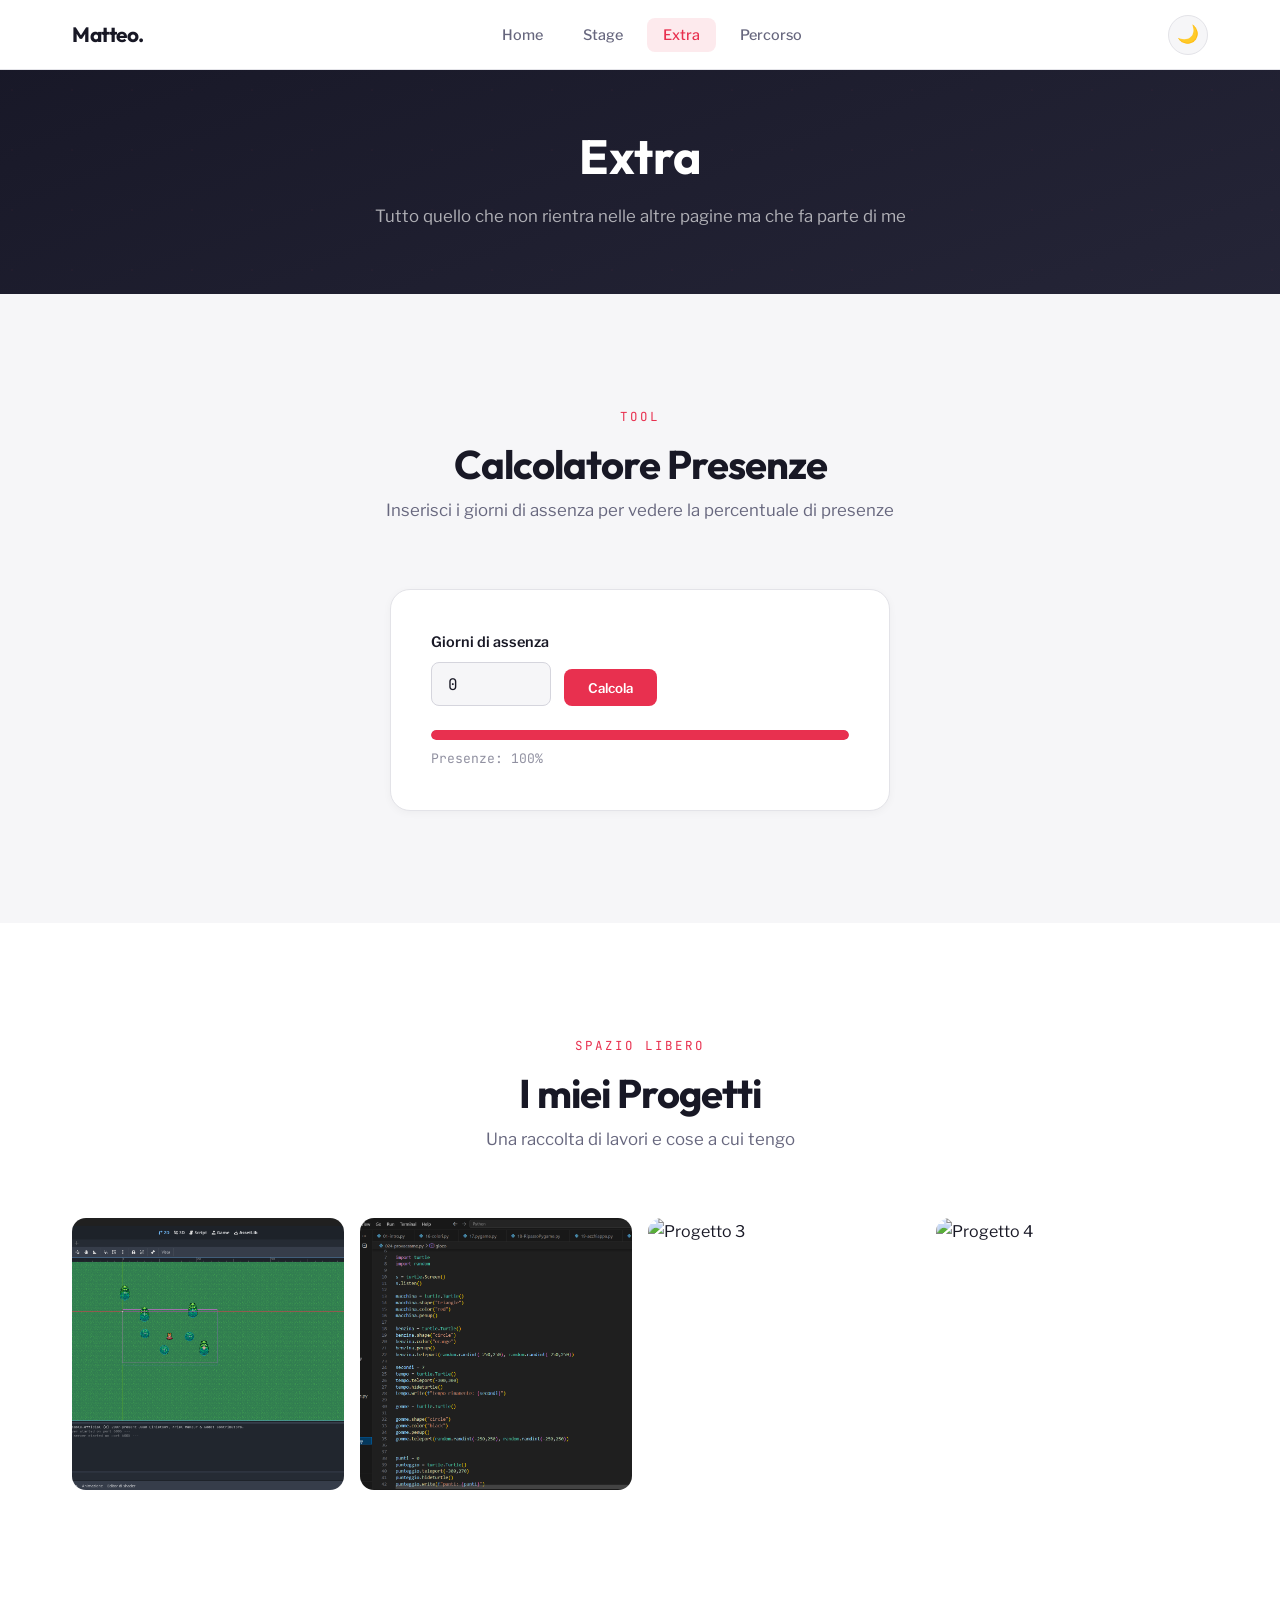
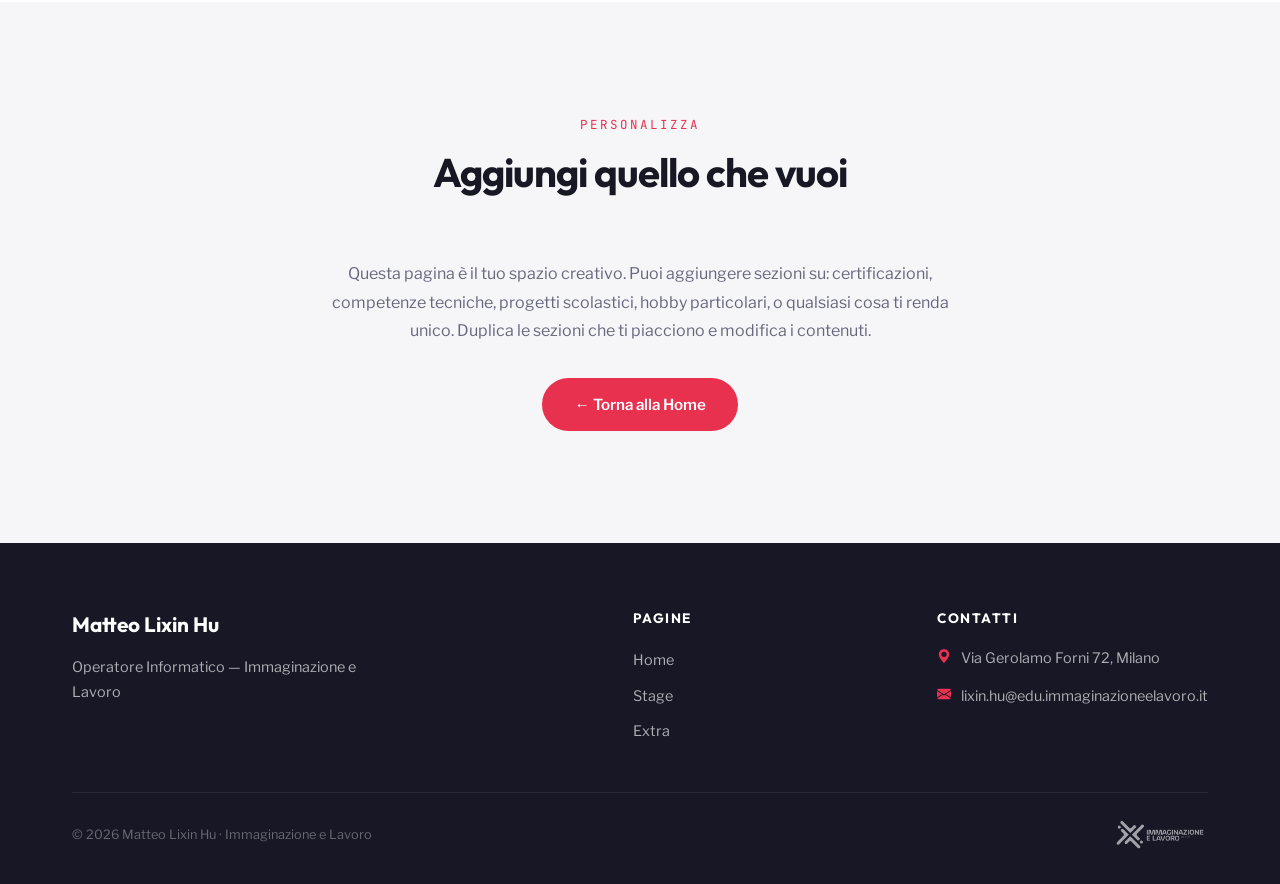
==== commit 185bf692: "earthman" ====
--- a/extra.html
+++ b/extra.html
@@ -88,13 +88,13 @@
             <!-- MODIFICA: sostituisci le immagini e i testi -->
             <div class="gallery-grid">
                 <div class="gallery-item reveal reveal-delay-1">
-                    <img src="https://placehold.co/400x400/1a1a2e/e94560?text=Progetto+1" alt="Progetto 1">
+                    <img src="img/Progetto.png" alt="Progetto 1">
                     <div class="gallery-item-overlay">
                         <span>Progetto 1</span>
                     </div>
                 </div>
                 <div class="gallery-item reveal reveal-delay-2">
-                    <img src="https://placehold.co/400x400/16213e/e94560?text=Progetto+2" alt="Progetto 2">
+                    <img src="img/Progetto1.png" alt="Progetto 2">
                     <div class="gallery-item-overlay">
                         <span>Progetto 2</span>
                     </div>
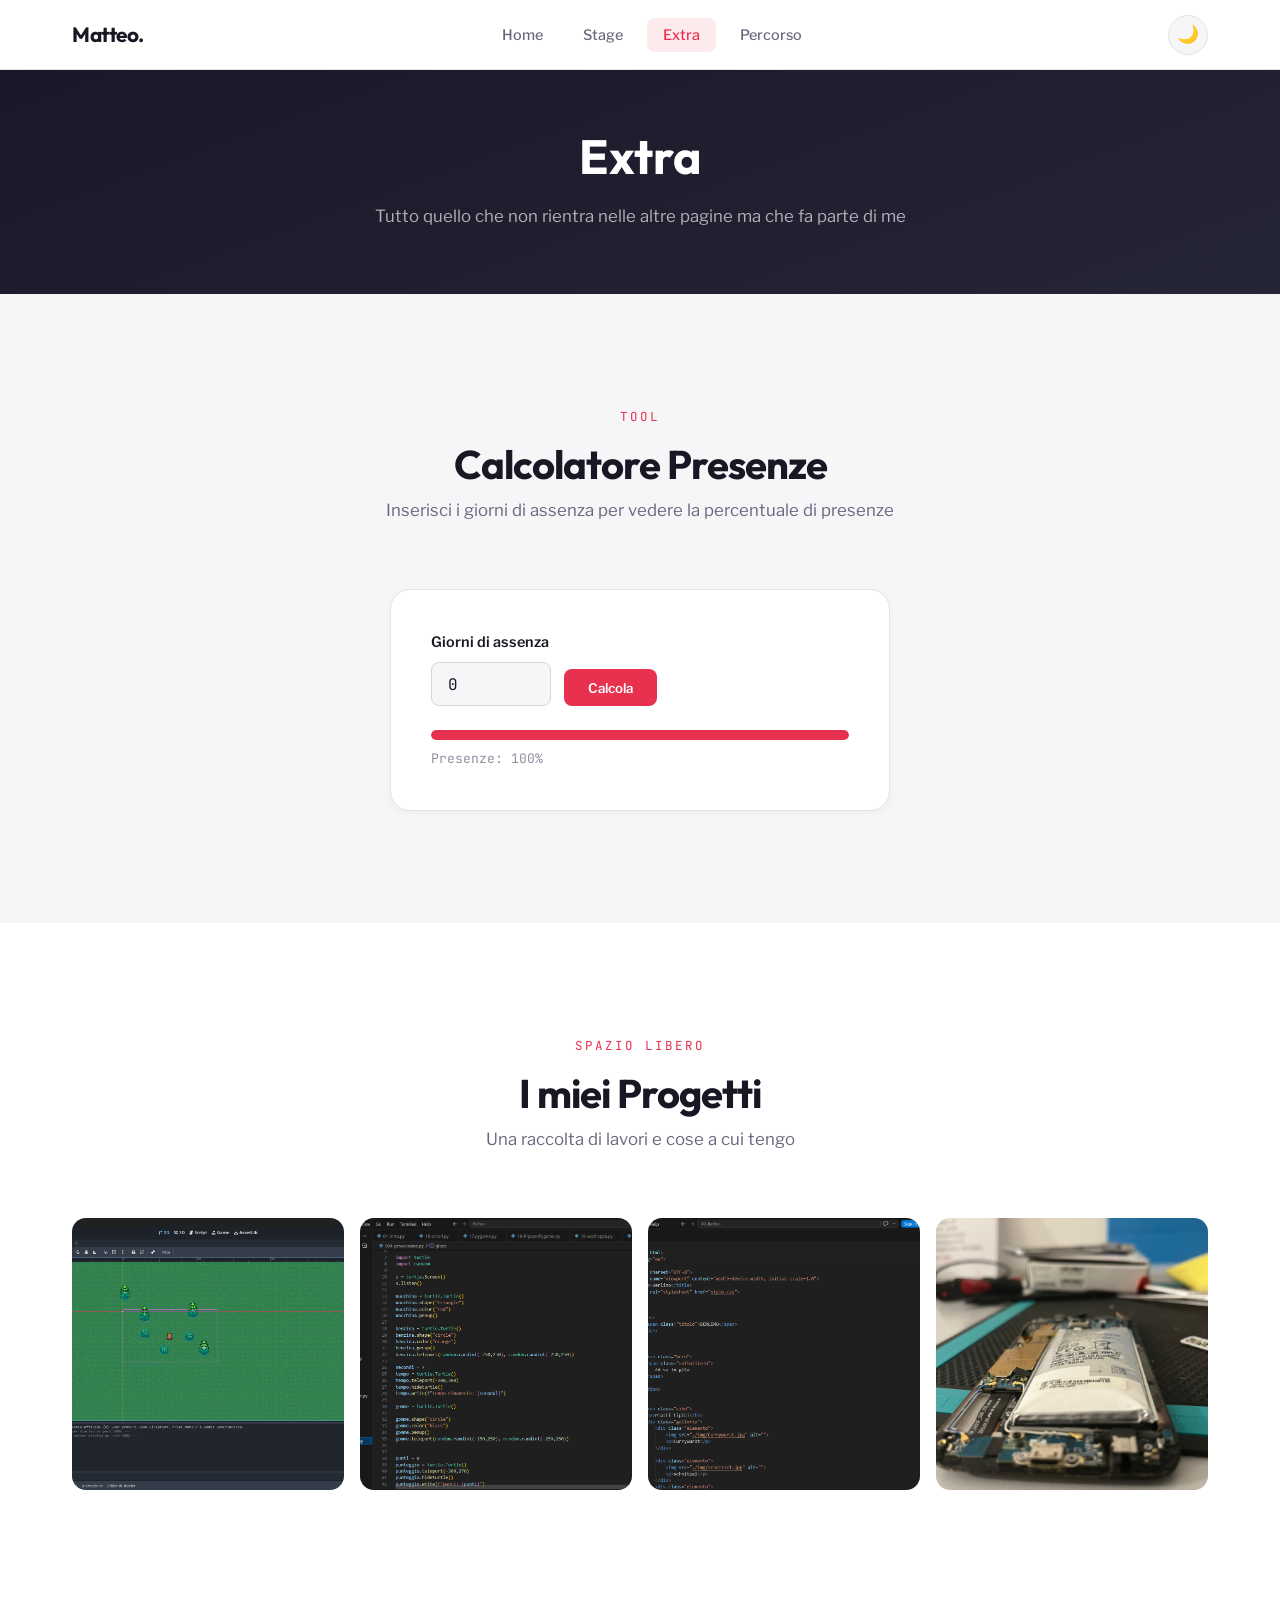
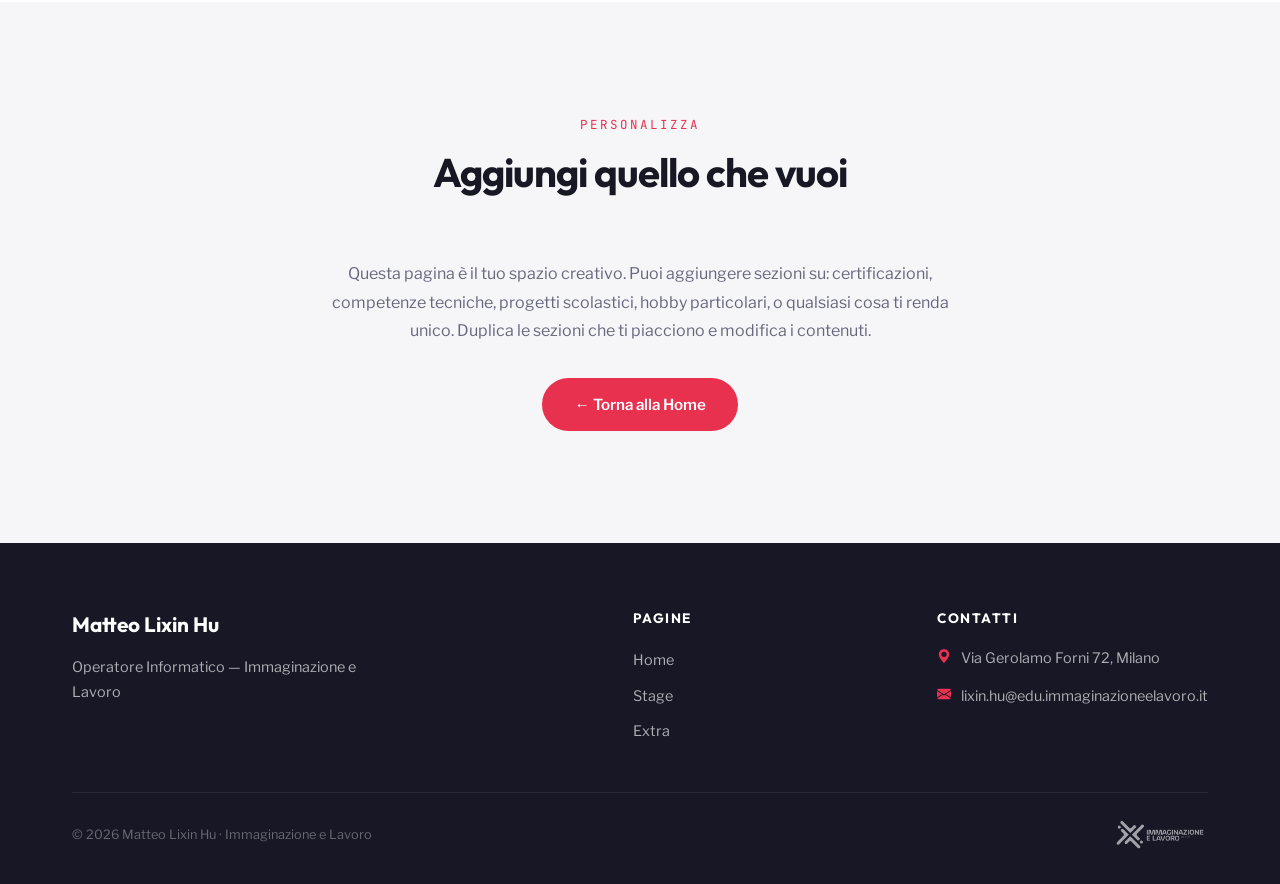
==== commit c1fb3b73: "ElectricMan" ====
--- a/extra.html
+++ b/extra.html
@@ -90,25 +90,25 @@
                 <div class="gallery-item reveal reveal-delay-1">
                     <img src="img/Progetto.png" alt="Progetto 1">
                     <div class="gallery-item-overlay">
-                        <span>Progetto 1</span>
+                        <span>Godot</span>
                     </div>
                 </div>
                 <div class="gallery-item reveal reveal-delay-2">
                     <img src="img/Progetto1.png" alt="Progetto 2">
                     <div class="gallery-item-overlay">
-                        <span>Progetto 2</span>
+                        <span>Phyton</span>
                     </div>
                 </div>
                 <div class="gallery-item reveal reveal-delay-3">
-                    <img src="https://placehold.co/400x400/0f3460/e94560?text=Progetto+3" alt="Progetto 3">
+                    <img src="img/Progetto3.png" alt="">
                     <div class="gallery-item-overlay">
-                        <span>Progetto 3</span>
+                        <span>HTML</span>
                     </div>
                 </div>
                 <div class="gallery-item reveal reveal-delay-4">
-                    <img src="https://placehold.co/400x400/533483/e94560?text=Progetto+4" alt="Progetto 4">
+                    <img src="img/Progetto4.jpeg" alt="">
                     <div class="gallery-item-overlay">
-                        <span>Progetto 4</span>
+                        <span>Riparazioni</span>
                     </div>
                 </div>
             </div>
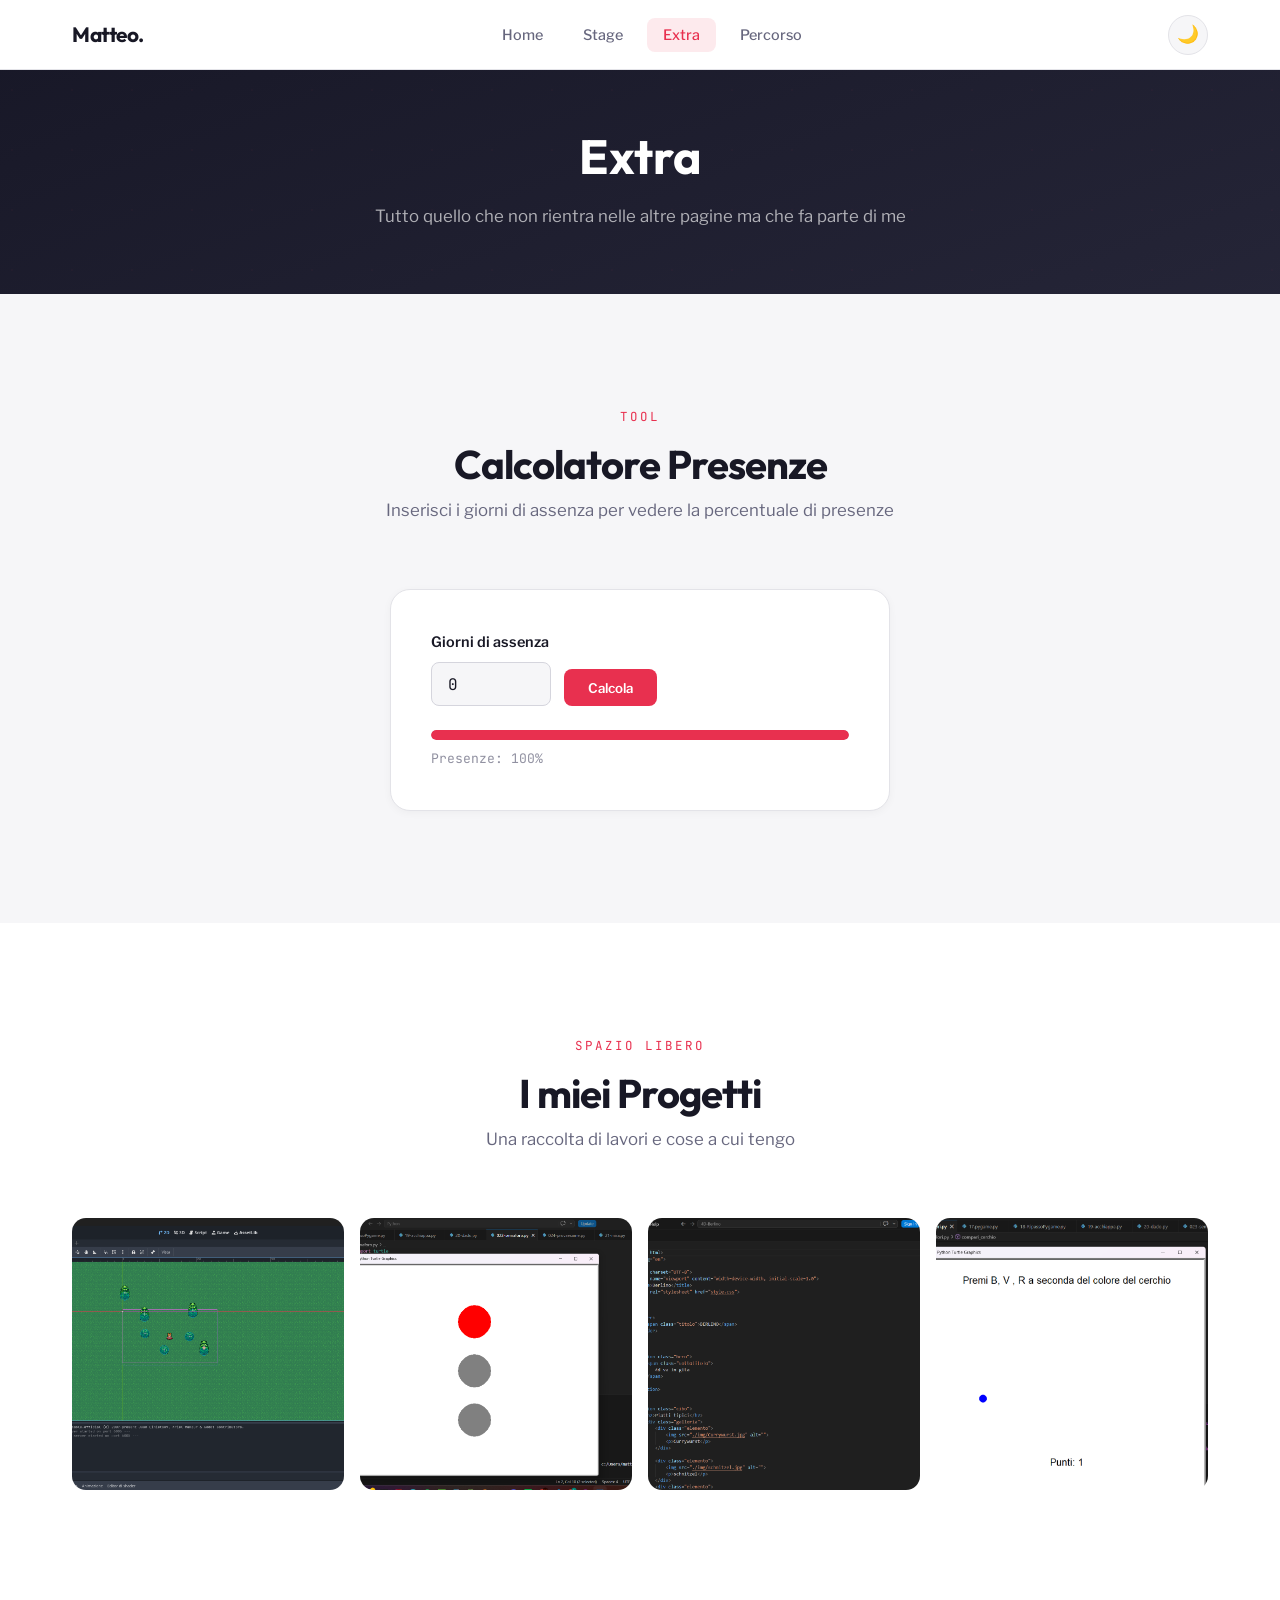
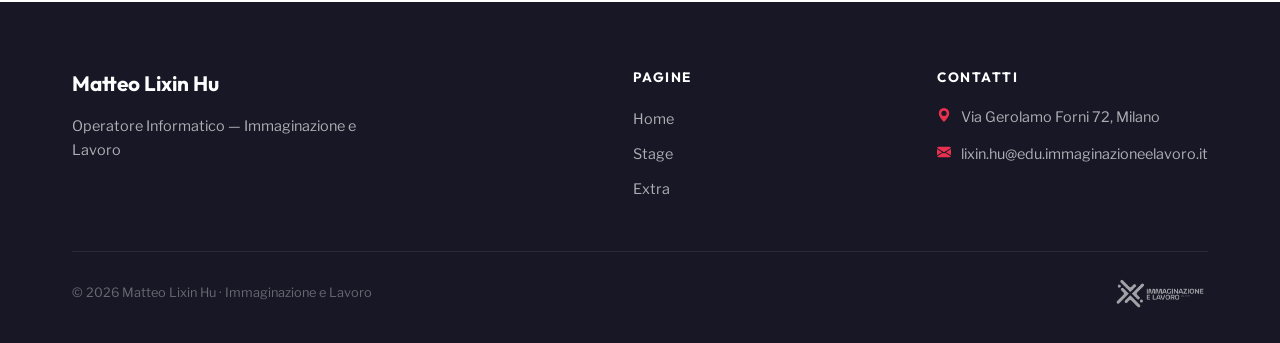
==== commit 7c565656: "si" ====
--- a/extra.html
+++ b/extra.html
@@ -94,7 +94,7 @@
                     </div>
                 </div>
                 <div class="gallery-item reveal reveal-delay-2">
-                    <img src="img/Progetto1.png" alt="Progetto 2">
+                    <img src="img/Screenshot (38).png" alt="Progetto 2">
                     <div class="gallery-item-overlay">
                         <span>Phyton</span>
                     </div>
@@ -102,37 +102,20 @@
                 <div class="gallery-item reveal reveal-delay-3">
                     <img src="img/Progetto3.png" alt="">
                     <div class="gallery-item-overlay">
-                        <span>HTML</span>
+                        <span>IL SITO</span>
                     </div>
                 </div>
                 <div class="gallery-item reveal reveal-delay-4">
-                    <img src="img/Progetto4.jpeg" alt="">
+                    <img src="img/Screenshot (39).png" alt="">
                     <div class="gallery-item-overlay">
-                        <span>Riparazioni</span>
+                        <span>Phyton</span>
                     </div>
                 </div>
             </div>
         </div>
     </section>
 
-    <!-- ====== SEZIONE TESTO LIBERO ====== -->
-    <section class="section">
-        <div class="section-container" style="max-width: 700px;">
-            <div class="section-header center reveal">
-                <span class="section-label">Personalizza</span>
-                <h2 class="section-title">Aggiungi quello che vuoi</h2>
-            </div>
-            <div class="reveal" style="text-align: center;">
-                <p style="color: var(--text-secondary); line-height: 1.8; margin-bottom: 2rem;">
-                    Questa pagina è il tuo spazio creativo. Puoi aggiungere sezioni su: 
-                    certificazioni, competenze tecniche, progetti scolastici, hobby particolari, 
-                    o qualsiasi cosa ti renda unico. Duplica le sezioni che ti piacciono 
-                    e modifica i contenuti.
-                </p>
-                <a href="../index.html" class="btn-primary-custom">← Torna alla Home</a>
-            </div>
-        </div>
-    </section>
+
 
     <!-- ====== FOOTER ====== -->
     <footer class="site-footer">
